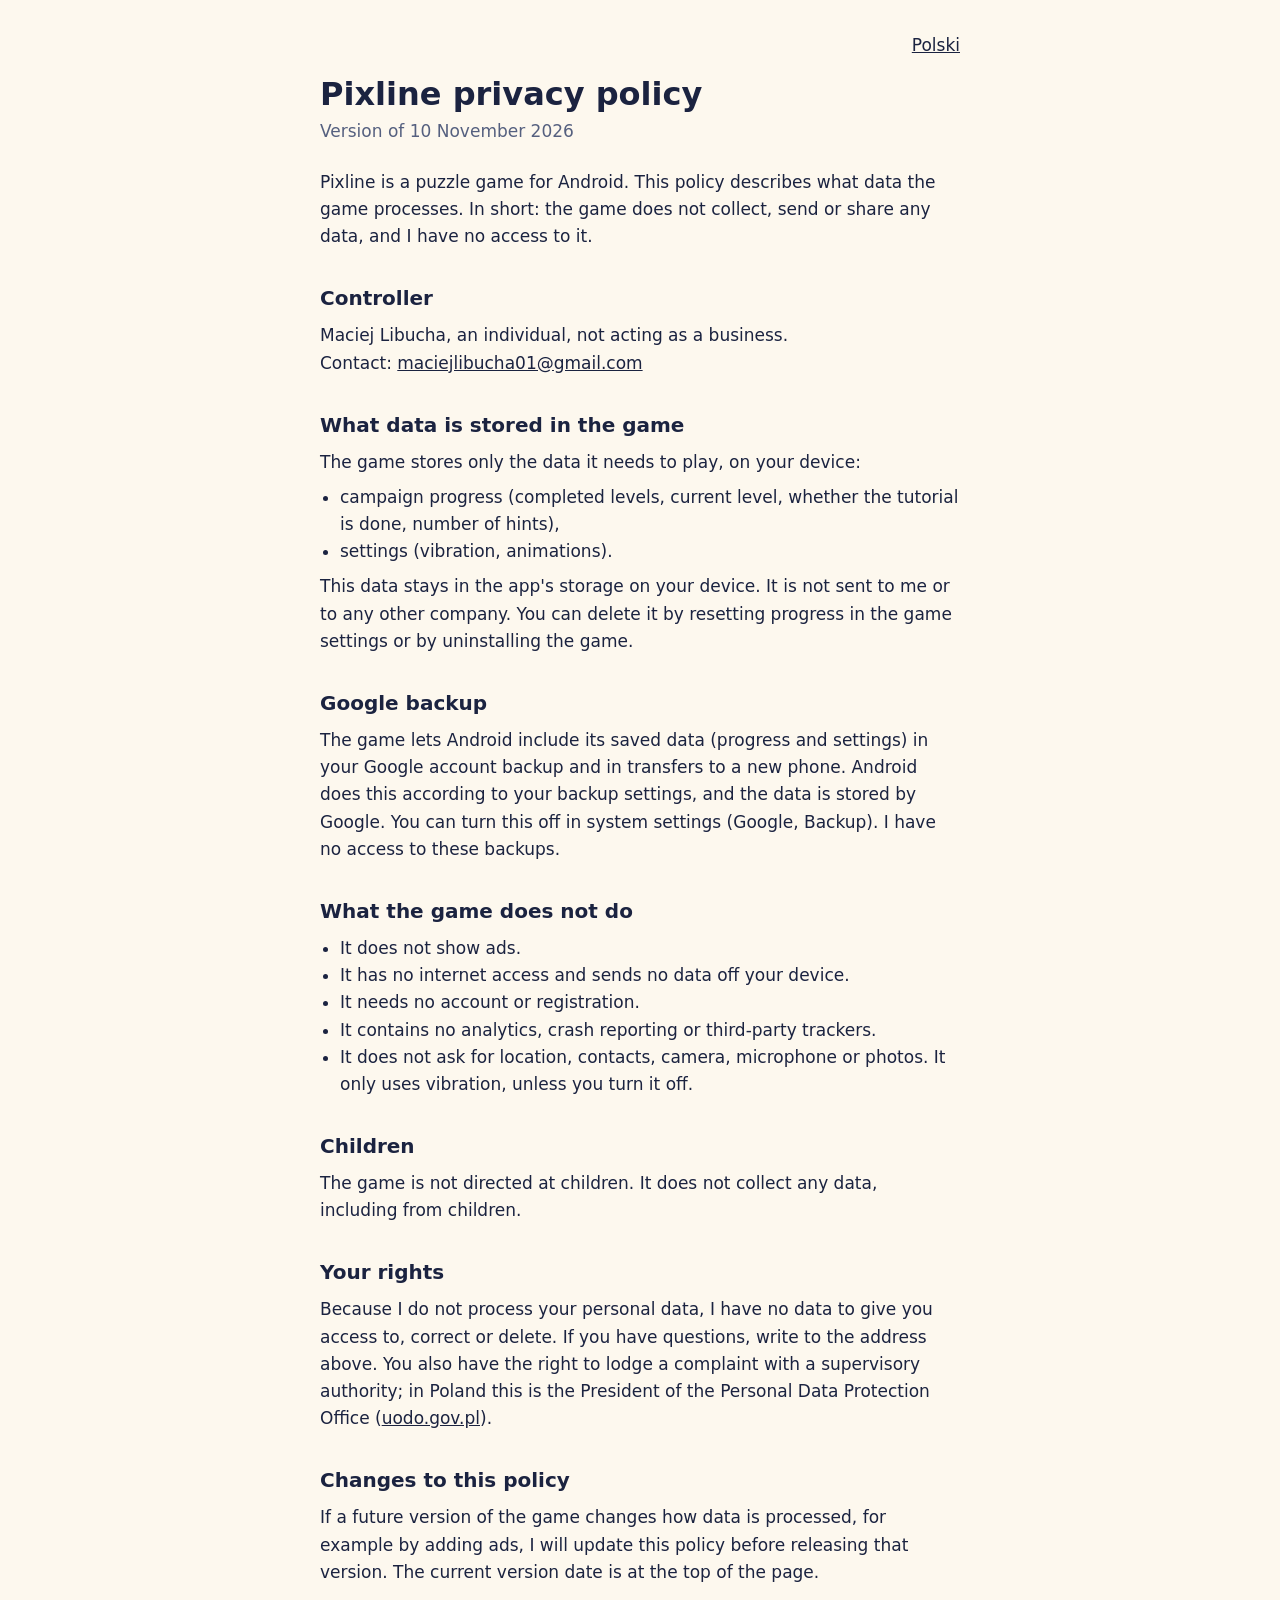
==== en/index.html @ 83714ef3 "Polityka prywatności Pixline (PL i EN) Co-Authored-By: Claude Sonnet 5.5 <noreply@anthropic.com>" ====
<!doctype html>
<html lang="en">
<head>
  <meta charset="utf-8">
  <meta name="viewport" content="width=device-width, initial-scale=1">
  <title>Pixline: privacy policy</title>
  <link rel="stylesheet" href="../style.css">
</head>
<body>
  <main>
    <p class="lang"><a href="../pl/">Polski</a></p>
    <h1>Pixline privacy policy</h1>
    <p class="meta">Version of 10 November 2026</p>

    <p>Pixline is a puzzle game for Android. This policy describes what data the game processes. In short: the game does not collect, send or share any data, and I have no access to it.</p>

    <h2>Controller</h2>
    <p>Maciej Libucha, an individual, not acting as a business.<br>
    Contact: <a href="mailto:maciejlibucha01@gmail.com">maciejlibucha01@gmail.com</a></p>

    <h2>What data is stored in the game</h2>
    <p>The game stores only the data it needs to play, on your device:</p>
    <ul>
      <li>campaign progress (completed levels, current level, whether the tutorial is done, number of hints),</li>
      <li>settings (vibration, animations).</li>
    </ul>
    <p>This data stays in the app's storage on your device. It is not sent to me or to any other company. You can delete it by resetting progress in the game settings or by uninstalling the game.</p>

    <h2>Google backup</h2>
    <p>The game lets Android include its saved data (progress and settings) in your Google account backup and in transfers to a new phone. Android does this according to your backup settings, and the data is stored by Google. You can turn this off in system settings (Google, Backup). I have no access to these backups.</p>

    <h2>What the game does not do</h2>
    <ul>
      <li>It does not show ads.</li>
      <li>It has no internet access and sends no data off your device.</li>
      <li>It needs no account or registration.</li>
      <li>It contains no analytics, crash reporting or third-party trackers.</li>
      <li>It does not ask for location, contacts, camera, microphone or photos. It only uses vibration, unless you turn it off.</li>
    </ul>

    <h2>Children</h2>
    <p>The game is not directed at children. It does not collect any data, including from children.</p>

    <h2>Your rights</h2>
    <p>Because I do not process your personal data, I have no data to give you access to, correct or delete. If you have questions, write to the address above. You also have the right to lodge a complaint with a supervisory authority; in Poland this is the President of the Personal Data Protection Office (<a href="https://uodo.gov.pl/en">uodo.gov.pl</a>).</p>

    <h2>Changes to this policy</h2>
    <p>If a future version of the game changes how data is processed, for example by adding ads, I will update this policy before releasing that version. The current version date is at the top of the page.</p>
  </main>
</body>
</html>
---- style.css ----
:root {
  --bg: #fdf8ee;
  --text: #1b2340;
  --muted: #55607f;
  --card: #ffffff;
  --accent: #1b2340;
  --line: #d9d2bf;
}

@media (prefers-color-scheme: dark) {
  :root {
    --bg: #12182f;
    --text: #f4ecd8;
    --muted: #a9b2cf;
    --card: #1b2340;
    --accent: #f4ecd8;
    --line: #333d63;
  }
}

* {
  box-sizing: border-box;
}

body {
  margin: 0;
  background: var(--bg);
  color: var(--text);
  font: 17px/1.6 system-ui, -apple-system, "Segoe UI", Roboto, sans-serif;
}

main {
  max-width: 42rem;
  margin: 0 auto;
  padding: 2rem 1rem 4rem;
}

h1 {
  font-size: 2rem;
  line-height: 1.2;
  margin: 0 0 0.25rem;
}

h2 {
  font-size: 1.25rem;
  margin: 2rem 0 0.5rem;
}

p,
ul {
  margin: 0.5rem 0;
}

ul {
  padding-left: 1.25rem;
}

a {
  color: var(--accent);
}

.meta {
  color: var(--muted);
  margin: 0 0 1.5rem;
}

.lang {
  text-align: right;
  margin: 0 0 1rem;
}

.card {
  background: var(--card);
  border: 1px solid var(--line);
  border-radius: 12px;
  padding: 0.25rem 1.25rem 1rem;
  margin-top: 1.5rem;
}

.choose {
  display: flex;
  flex-wrap: wrap;
  gap: 1rem;
  margin-top: 2rem;
}

.choose a {
  flex: 1 1 12rem;
  text-align: center;
  padding: 1rem;
  border: 2px solid var(--accent);
  border-radius: 12px;
  font-weight: 600;
  text-decoration: none;
}
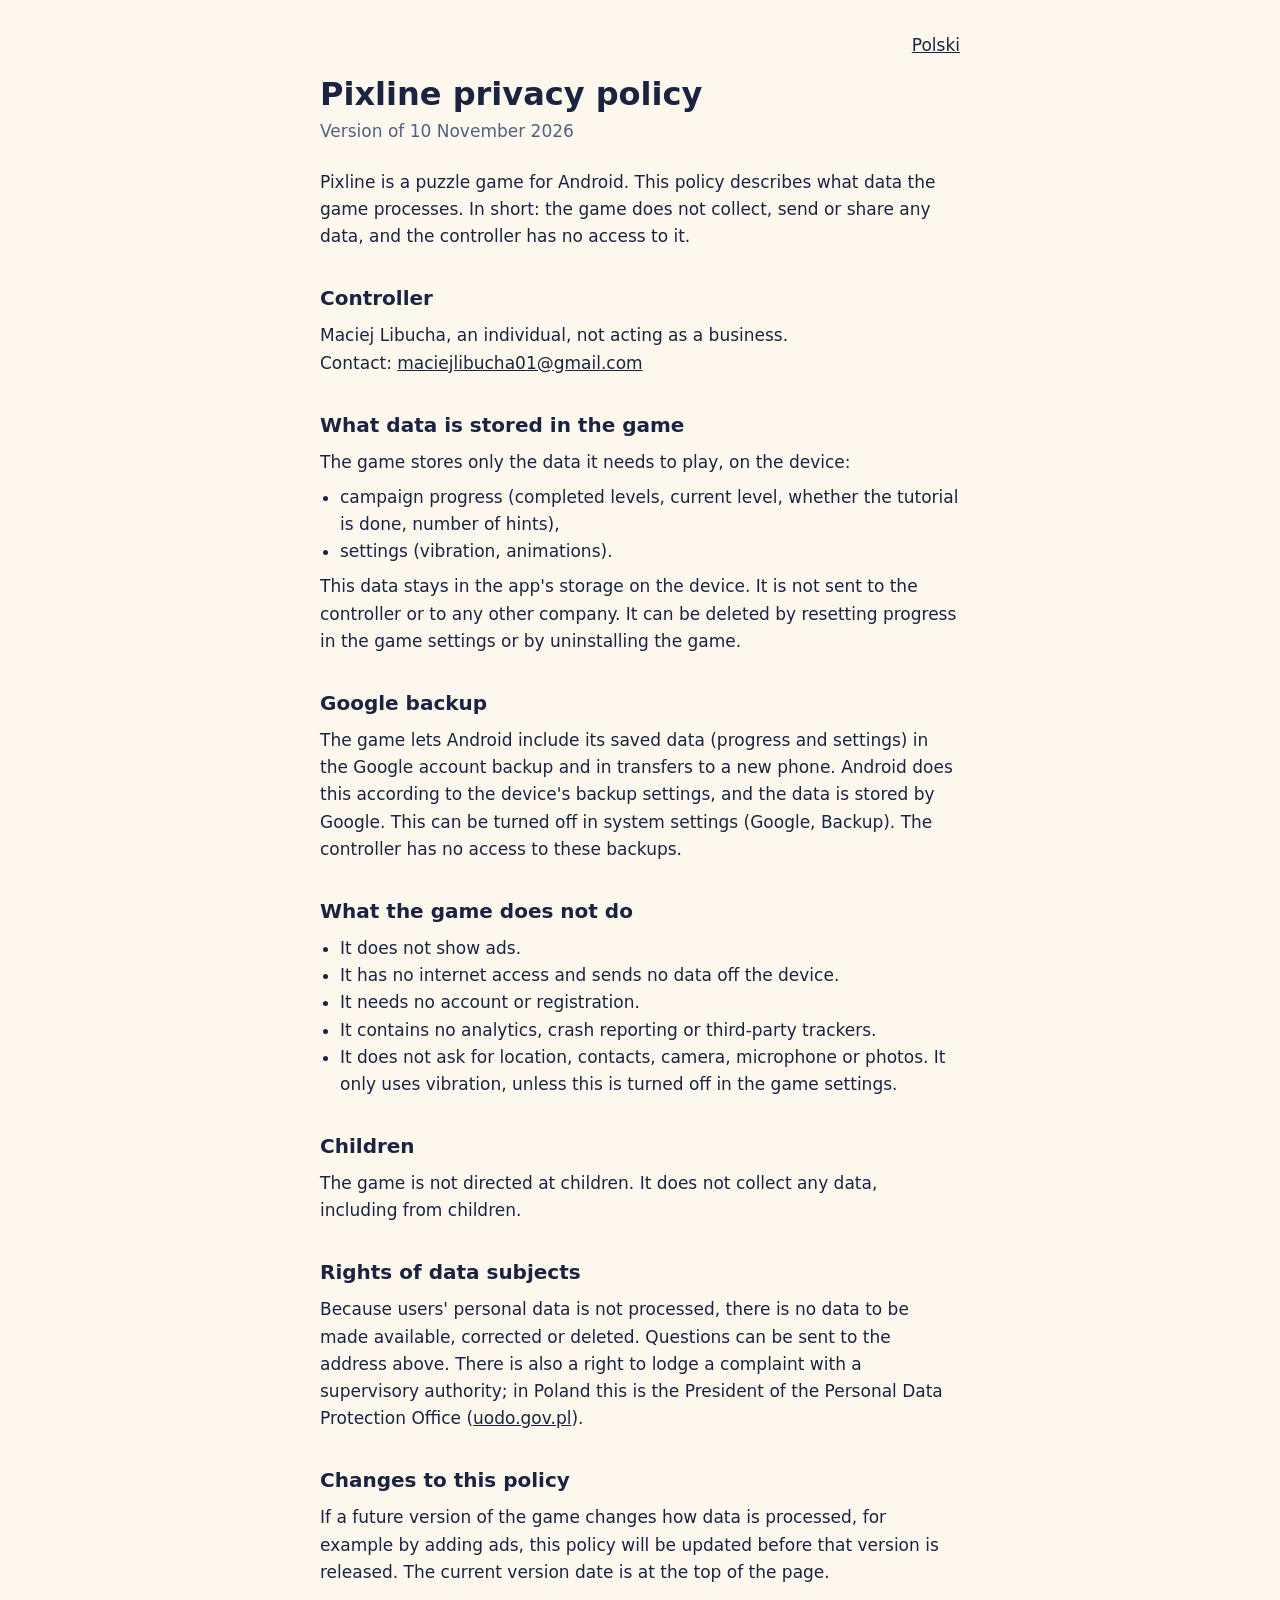
==== commit 1b5a36a2: "Polityka prywatności: sformułowania bezosobowe Co-Authored-By: Claude Sonnet 5.5 <noreply@anthropic." ====
--- a/en/index.html
+++ b/en/index.html
@@ -12,40 +12,40 @@
     <h1>Pixline privacy policy</h1>
     <p class="meta">Version of 10 November 2026</p>
 
-    <p>Pixline is a puzzle game for Android. This policy describes what data the game processes. In short: the game does not collect, send or share any data, and I have no access to it.</p>
+    <p>Pixline is a puzzle game for Android. This policy describes what data the game processes. In short: the game does not collect, send or share any data, and the controller has no access to it.</p>
 
     <h2>Controller</h2>
     <p>Maciej Libucha, an individual, not acting as a business.<br>
     Contact: <a href="mailto:maciejlibucha01@gmail.com">maciejlibucha01@gmail.com</a></p>
 
     <h2>What data is stored in the game</h2>
-    <p>The game stores only the data it needs to play, on your device:</p>
+    <p>The game stores only the data it needs to play, on the device:</p>
     <ul>
       <li>campaign progress (completed levels, current level, whether the tutorial is done, number of hints),</li>
       <li>settings (vibration, animations).</li>
     </ul>
-    <p>This data stays in the app's storage on your device. It is not sent to me or to any other company. You can delete it by resetting progress in the game settings or by uninstalling the game.</p>
+    <p>This data stays in the app's storage on the device. It is not sent to the controller or to any other company. It can be deleted by resetting progress in the game settings or by uninstalling the game.</p>
 
     <h2>Google backup</h2>
-    <p>The game lets Android include its saved data (progress and settings) in your Google account backup and in transfers to a new phone. Android does this according to your backup settings, and the data is stored by Google. You can turn this off in system settings (Google, Backup). I have no access to these backups.</p>
+    <p>The game lets Android include its saved data (progress and settings) in the Google account backup and in transfers to a new phone. Android does this according to the device's backup settings, and the data is stored by Google. This can be turned off in system settings (Google, Backup). The controller has no access to these backups.</p>
 
     <h2>What the game does not do</h2>
     <ul>
       <li>It does not show ads.</li>
-      <li>It has no internet access and sends no data off your device.</li>
+      <li>It has no internet access and sends no data off the device.</li>
       <li>It needs no account or registration.</li>
       <li>It contains no analytics, crash reporting or third-party trackers.</li>
-      <li>It does not ask for location, contacts, camera, microphone or photos. It only uses vibration, unless you turn it off.</li>
+      <li>It does not ask for location, contacts, camera, microphone or photos. It only uses vibration, unless this is turned off in the game settings.</li>
     </ul>
 
     <h2>Children</h2>
     <p>The game is not directed at children. It does not collect any data, including from children.</p>
 
-    <h2>Your rights</h2>
-    <p>Because I do not process your personal data, I have no data to give you access to, correct or delete. If you have questions, write to the address above. You also have the right to lodge a complaint with a supervisory authority; in Poland this is the President of the Personal Data Protection Office (<a href="https://uodo.gov.pl/en">uodo.gov.pl</a>).</p>
+    <h2>Rights of data subjects</h2>
+    <p>Because users' personal data is not processed, there is no data to be made available, corrected or deleted. Questions can be sent to the address above. There is also a right to lodge a complaint with a supervisory authority; in Poland this is the President of the Personal Data Protection Office (<a href="https://uodo.gov.pl/en">uodo.gov.pl</a>).</p>
 
     <h2>Changes to this policy</h2>
-    <p>If a future version of the game changes how data is processed, for example by adding ads, I will update this policy before releasing that version. The current version date is at the top of the page.</p>
+    <p>If a future version of the game changes how data is processed, for example by adding ads, this policy will be updated before that version is released. The current version date is at the top of the page.</p>
   </main>
 </body>
 </html>
